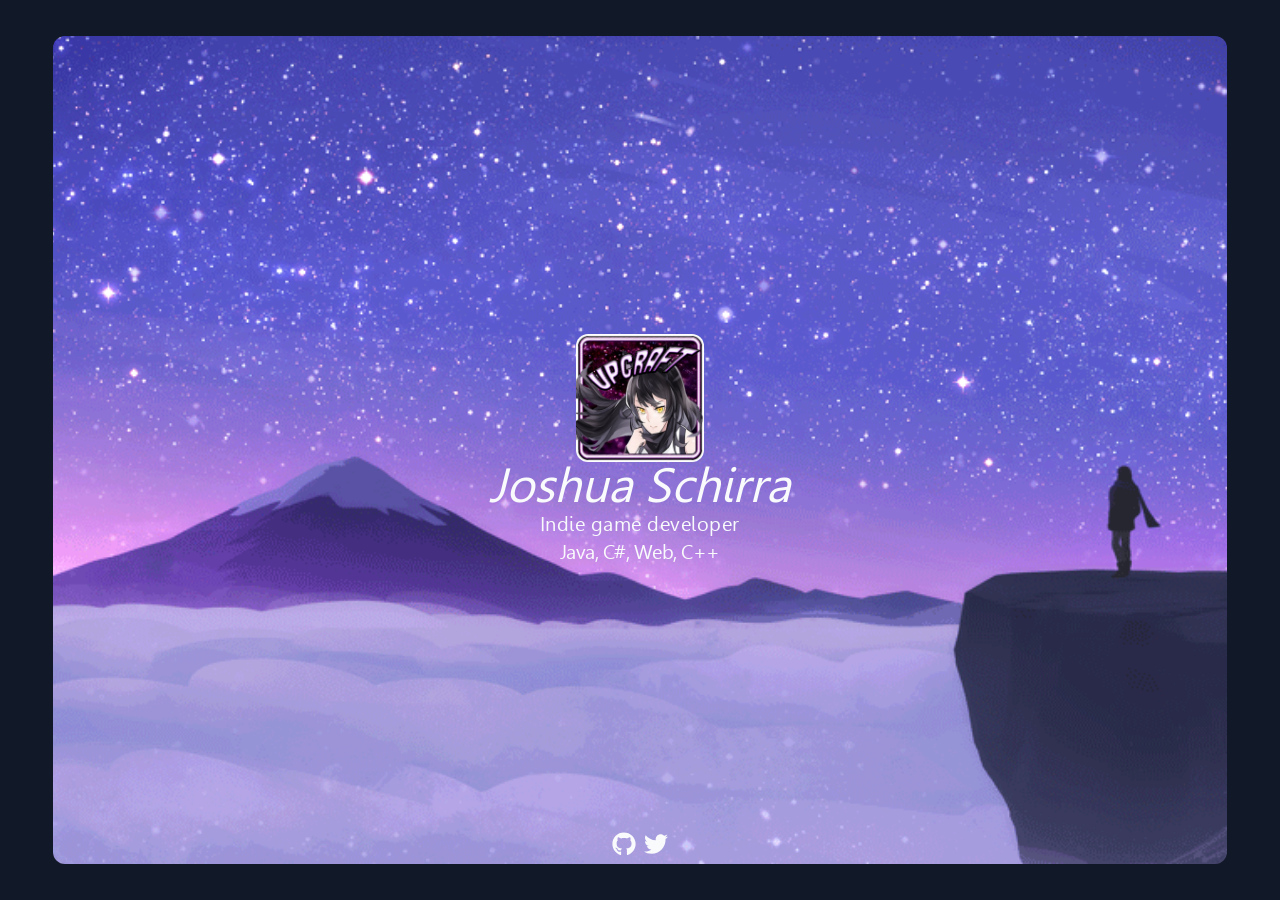
==== index.html @ 2eb85b94 "Deploying to gh-pages from @ UpcraftLP/upcraftlp.github.io@f00589ee89a301dd0ec31ebcca5d8c9f648dff27 " ====
<!DOCTYPE html><html lang="en"><head><meta property="og:type" content="website"/><meta property="og:title" content="upcraft.dev"/><meta property="og:site_name" content="Upcraft"/><meta property="og:url" content="https://upcraft.dev"/><meta name="description" content="Indie game developer, Java, C#, Web, C++"/><meta property="og:description" content="Indie game developer"/><meta property="og:image" content="/profile_picture.webp"/><meta property="og:keywords" content="UpcraftLP, Upcraft, GitHub, Java, OOP, LWJGL, C#, Csharp, .NET, Unity, Godot, Unreal, Microsoft, Windows, Linux, DevOps, Docker, Kubernetes, VR, VirtualReality, Render, Rendering, OpenGL, GL, Vulkan, Vk, DirectX, D3D, Direct3d, Minecraft, Modding, Fabric, Quilt, Overwatch, OW"/><link rel="icon" href="/favicon.ico" type="image/x-icon"/><link rel="preload" href="/fonts/gisha.woff2" as="font" type="font/woff2" crossorigin="anonymous"/><meta name="viewport" content="width=device-width"/><meta charSet="utf-8"/><title>Upcraft | Home</title><meta name="next-head-count" content="3"/><link rel="preload" href="/_next/static/css/fcb89f7da2fccb07.css" as="style"/><link rel="stylesheet" href="/_next/static/css/fcb89f7da2fccb07.css" data-n-g=""/><link rel="preload" href="/_next/static/css/bf0acfba34299268.css" as="style"/><link rel="stylesheet" href="/_next/static/css/bf0acfba34299268.css" data-n-p=""/><noscript data-n-css=""></noscript><script defer="" nomodule="" src="/_next/static/chunks/polyfills-a40ef1678bae11e696dba45124eadd70.js"></script><script src="/_next/static/chunks/webpack-15b123726ccd94f6.js" defer=""></script><script src="/_next/static/chunks/framework-3b0ef493cfd99540.js" defer=""></script><script src="/_next/static/chunks/main-5d4b93b1f52c95df.js" defer=""></script><script src="/_next/static/chunks/pages/_app-17da55a2f892fcb0.js" defer=""></script><script src="/_next/static/chunks/544-d1bdea9f77c3564e.js" defer=""></script><script src="/_next/static/chunks/pages/index-f009c83e11249752.js" defer=""></script><script src="/_next/static/i4EVj_1b5Cw6oKFXWJ1Aa/_buildManifest.js" defer=""></script><script src="/_next/static/i4EVj_1b5Cw6oKFXWJ1Aa/_ssgManifest.js" defer=""></script><script src="/_next/static/i4EVj_1b5Cw6oKFXWJ1Aa/_middlewareManifest.js" defer=""></script></head><body class="bg-gray-900 font-bold font-sans"><div id="__next"><main><div class="w-full h-screen flex items-center justify-center"><div class="m-auto relative bg-hero-bg bg-cover bg-center w-11/12 h-hero rounded-xl flex flex-col items-center justify-center text-gray-50"><div class="text-center font-gisha"><img src="/profile_picture.webp" width="128" height="128" class="m-auto rounded-xl" alt="Profile Picture"/><div class="m-auto text-center font-medium text-xl"><h1 class="text-5xl italic">Joshua Schirra</h1><h2 class=" tracking-wide">Indie game developer</h2><h2 class="tracking-tight">Java, C#, Web, C++</h2></div></div><div class="flex flex-row justify-end items-end text-base bottom-2 absolute"><a class="mx-1 relative github_group__39wxO" target="_blank" rel="noreferrer" title="GitHub" href="https://github.com/upcraftlp"><div class="w-6 h-6 rounded-full github_hovered__mNdk7"><svg viewBox="0 0 496 512" xmlns="http://www.w3.org/2000/svg" fill-rule="evenodd" clip-rule="evenodd" stroke-linejoin="round" stroke-miterlimit="2" alt="GitHub"><circle cx="248" cy="256" r="248" fill="#fff"></circle><path d="M165.9 397.4c0 2-2.3 3.6-5.2 3.6-3.3.3-5.6-1.3-5.6-3.6 0-2 2.3-3.6 5.2-3.6 3-.3 5.6 1.3 5.6 3.6zm-31.1-4.5c-.7 2 1.3 4.3 4.3 4.9 2.6 1 5.6 0 6.2-2 .6-2-1.3-4.3-4.3-5.2-2.6-.7-5.5.3-6.2 2.3zm44.2-1.7c-2.9.7-4.9 2.6-4.6 4.9.3 2 2.9 3.3 5.9 2.6 2.9-.7 4.9-2.6 4.6-4.6-.3-1.9-3-3.2-5.9-2.9zM244.8 8C106.1 8 0 113.3 0 252c0 110.9 69.8 205.8 169.5 239.2 12.8 2.3 17.3-5.6 17.3-12.1 0-6.2-.3-40.4-.3-61.4 0 0-70 15-84.7-29.8 0 0-11.4-29.1-27.8-36.6 0 0-22.9-15.7 1.6-15.4 0 0 24.9 2 38.6 25.8 21.9 38.6 58.6 27.5 72.9 20.9 2.3-16 8.8-27.1 16-33.7-55.9-6.2-112.3-14.3-112.3-110.5 0-27.5 7.6-41.3 23.6-58.9-2.6-6.5-11.1-33.3 2.6-67.9 20.9-6.5 69 27 69 27 20-5.6 41.5-8.5 62.8-8.5 21.3 0 42.8 2.9 62.8 8.5 0 0 48.1-33.6 69-27 13.7 34.7 5.2 61.4 2.6 67.9 16 17.7 25.8 31.5 25.8 58.9 0 96.5-58.9 104.2-114.8 110.5 9.2 7.9 17 22.9 17 46.4 0 33.7-.3 75.4-.3 83.6 0 6.5 4.6 14.4 17.3 12.1C428.2 457.8 496 362.9 496 252 496 113.3 383.5 8 244.8 8zM97.2 352.9c-1.3 1-1 3.3.7 5.2 1.6 1.6 3.9 2.3 5.2 1 1.3-1 1-3.3-.7-5.2-1.6-1.6-3.9-2.3-5.2-1zm-10.8-8.1c-.7 1.3.3 2.9 2.3 3.9 1.6 1 3.6.7 4.3-.7.7-1.3-.3-2.9-2.3-3.9-2-.6-3.6-.3-4.3.7zm32.4 35.6c-1.6 1.3-1 4.3 1.3 6.2 2.3 2.3 5.2 2.6 6.5 1 1.3-1.3.7-4.3-1.3-6.2-2.2-2.3-5.2-2.6-6.5-1zm-11.4-14.7c-1.6 1-1.6 3.6 0 5.9 1.6 2.3 4.3 3.3 5.6 2.3 1.6-1.3 1.6-3.9 0-6.2-1.4-2.3-4-3.3-5.6-2z" fill-rule="nonzero" fill="#374151"></path></svg></div><div class="w-6 h-6 github_default__33i4B"><svg aria-hidden="true" focusable="false" data-prefix="fab" data-icon="github" class="svg-inline--fa fa-github fa-w-16 w-6 h-6 rounded-full text-2xl" role="img" xmlns="http://www.w3.org/2000/svg" viewBox="0 0 496 512"><path fill="currentColor" d="M165.9 397.4c0 2-2.3 3.6-5.2 3.6-3.3.3-5.6-1.3-5.6-3.6 0-2 2.3-3.6 5.2-3.6 3-.3 5.6 1.3 5.6 3.6zm-31.1-4.5c-.7 2 1.3 4.3 4.3 4.9 2.6 1 5.6 0 6.2-2s-1.3-4.3-4.3-5.2c-2.6-.7-5.5.3-6.2 2.3zm44.2-1.7c-2.9.7-4.9 2.6-4.6 4.9.3 2 2.9 3.3 5.9 2.6 2.9-.7 4.9-2.6 4.6-4.6-.3-1.9-3-3.2-5.9-2.9zM244.8 8C106.1 8 0 113.3 0 252c0 110.9 69.8 205.8 169.5 239.2 12.8 2.3 17.3-5.6 17.3-12.1 0-6.2-.3-40.4-.3-61.4 0 0-70 15-84.7-29.8 0 0-11.4-29.1-27.8-36.6 0 0-22.9-15.7 1.6-15.4 0 0 24.9 2 38.6 25.8 21.9 38.6 58.6 27.5 72.9 20.9 2.3-16 8.8-27.1 16-33.7-55.9-6.2-112.3-14.3-112.3-110.5 0-27.5 7.6-41.3 23.6-58.9-2.6-6.5-11.1-33.3 2.6-67.9 20.9-6.5 69 27 69 27 20-5.6 41.5-8.5 62.8-8.5s42.8 2.9 62.8 8.5c0 0 48.1-33.6 69-27 13.7 34.7 5.2 61.4 2.6 67.9 16 17.7 25.8 31.5 25.8 58.9 0 96.5-58.9 104.2-114.8 110.5 9.2 7.9 17 22.9 17 46.4 0 33.7-.3 75.4-.3 83.6 0 6.5 4.6 14.4 17.3 12.1C428.2 457.8 496 362.9 496 252 496 113.3 383.5 8 244.8 8zM97.2 352.9c-1.3 1-1 3.3.7 5.2 1.6 1.6 3.9 2.3 5.2 1 1.3-1 1-3.3-.7-5.2-1.6-1.6-3.9-2.3-5.2-1zm-10.8-8.1c-.7 1.3.3 2.9 2.3 3.9 1.6 1 3.6.7 4.3-.7.7-1.3-.3-2.9-2.3-3.9-2-.6-3.6-.3-4.3.7zm32.4 35.6c-1.6 1.3-1 4.3 1.3 6.2 2.3 2.3 5.2 2.6 6.5 1 1.3-1.3.7-4.3-1.3-6.2-2.2-2.3-5.2-2.6-6.5-1zm-11.4-14.7c-1.6 1-1.6 3.6 0 5.9 1.6 2.3 4.3 3.3 5.6 2.3 1.6-1.3 1.6-3.9 0-6.2-1.4-2.3-4-3.3-5.6-2z"></path></svg></div></a><a class="group h-min w-min relative mx-1" target="_blank" rel="noreferrer" title="Twitter" href="https://twitter.com/upcraftlp"><div class="w-6 h-6 rounded-full"><svg aria-hidden="true" focusable="false" data-prefix="fab" data-icon="twitter" class="svg-inline--fa fa-twitter fa-w-16 text-2xl group-hover:text-blue-400" role="img" xmlns="http://www.w3.org/2000/svg" viewBox="0 0 512 512"><path fill="currentColor" d="M459.37 151.716c.325 4.548.325 9.097.325 13.645 0 138.72-105.583 298.558-298.558 298.558-59.452 0-114.68-17.219-161.137-47.106 8.447.974 16.568 1.299 25.34 1.299 49.055 0 94.213-16.568 130.274-44.832-46.132-.975-84.792-31.188-98.112-72.772 6.498.974 12.995 1.624 19.818 1.624 9.421 0 18.843-1.3 27.614-3.573-48.081-9.747-84.143-51.98-84.143-102.985v-1.299c13.969 7.797 30.214 12.67 47.431 13.319-28.264-18.843-46.781-51.005-46.781-87.391 0-19.492 5.197-37.36 14.294-52.954 51.655 63.675 129.3 105.258 216.365 109.807-1.624-7.797-2.599-15.918-2.599-24.04 0-57.828 46.782-104.934 104.934-104.934 30.213 0 57.502 12.67 76.67 33.137 23.715-4.548 46.456-13.32 66.599-25.34-7.798 24.366-24.366 44.833-46.132 57.827 21.117-2.273 41.584-8.122 60.426-16.243-14.292 20.791-32.161 39.308-52.628 54.253z"></path></svg></div></a></div></div></div></main></div><script id="__NEXT_DATA__" type="application/json">{"props":{"pageProps":{}},"page":"/","query":{},"buildId":"i4EVj_1b5Cw6oKFXWJ1Aa","nextExport":true,"autoExport":true,"isFallback":false,"scriptLoader":[]}</script></body></html>
---- _next/static/css/fcb89f7da2fccb07.css ----
/*! tailwindcss v2.2.15 | MIT License | https://tailwindcss.com */

/*! modern-normalize v1.1.0 | MIT License | https://github.com/sindresorhus/modern-normalize */html{-moz-tab-size:4;tab-size:4;line-height:1.15;-webkit-text-size-adjust:100%}body{margin:0;font-family:system-ui,-apple-system,Segoe UI,Roboto,Helvetica,Arial,sans-serif,Apple Color Emoji,Segoe UI Emoji}hr{height:0;color:inherit}abbr[title]{-webkit-text-decoration:underline dotted;text-decoration:underline dotted}b,strong{font-weight:bolder}code,kbd,pre,samp{font-family:ui-monospace,SFMono-Regular,Consolas,Liberation Mono,Menlo,monospace;font-size:1em}small{font-size:80%}sub,sup{font-size:75%;line-height:0;position:relative;vertical-align:baseline}sub{bottom:-.25em}sup{top:-.5em}table{text-indent:0;border-color:inherit}button,input,optgroup,select,textarea{font-family:inherit;font-size:100%;line-height:1.15;margin:0}button,select{text-transform:none}[type=button],button{-webkit-appearance:button}legend{padding:0}progress{vertical-align:baseline}summary{display:list-item}blockquote,dd,dl,figure,h1,h2,h3,h4,h5,h6,hr,p,pre{margin:0}button{background-color:transparent;background-image:none}fieldset,ol,ul{margin:0;padding:0}ol,ul{list-style:none}html{font-family:ui-sans-serif,system-ui,-apple-system,BlinkMacSystemFont,Segoe UI,Roboto,Helvetica Neue,Arial,Noto Sans,sans-serif,Apple Color Emoji,Segoe UI Emoji,Segoe UI Symbol,Noto Color Emoji;line-height:1.5}body{font-family:inherit;line-height:inherit}*,:after,:before{box-sizing:border-box;border:0 solid}hr{border-top-width:1px}img{border-style:solid}textarea{resize:vertical}input::placeholder,textarea::placeholder{opacity:1;color:#9ca3af}button{cursor:pointer}table{border-collapse:collapse}h1,h2,h3,h4,h5,h6{font-size:inherit;font-weight:inherit}a{color:inherit;text-decoration:inherit}button,input,optgroup,select,textarea{padding:0;line-height:inherit;color:inherit}code,kbd,pre,samp{font-family:ui-monospace,SFMono-Regular,Menlo,Monaco,Consolas,Liberation Mono,Courier New,monospace}audio,canvas,embed,iframe,img,object,svg,video{display:block;vertical-align:middle}img,video{max-width:100%;height:auto}*,:after,:before{--tw-border-opacity:1;border-color:rgba(229,231,235,var(--tw-border-opacity))}.absolute{position:absolute}.relative{position:relative}.top-1\/4{top:25%}.bottom-2{bottom:.5rem}.left-1\/3{left:33.333333%}.-z-10{z-index:-10}.m-auto{margin:auto}.mx-1{margin-left:.25rem;margin-right:.25rem}.flex{display:flex}.table{display:table}.h-2{height:.5rem}.h-6{height:1.5rem}.h-screen{height:100vh}.h-hero{height:92vh}.w-2{width:.5rem}.w-6{width:1.5rem}.w-2\.5{width:.625rem}.w-11\/12{width:91.666667%}.w-full{width:100%}.w-min{width:min-content}@keyframes spin{to{transform:rotate(1turn)}}@keyframes ping{75%,to{transform:scale(2);opacity:0}}@keyframes pulse{50%{opacity:.5}}@keyframes bounce{0%,to{transform:translateY(-25%);animation-timing-function:cubic-bezier(.8,0,1,1)}50%{transform:none;animation-timing-function:cubic-bezier(0,0,.2,1)}}.flex-row{flex-direction:row}.flex-col{flex-direction:column}.items-end{align-items:flex-end}.items-center{align-items:center}.justify-end{justify-content:flex-end}.justify-center{justify-content:center}.rounded-xl{border-radius:.75rem}.rounded-full{border-radius:9999px}.bg-gray-900{--tw-bg-opacity:1;background-color:rgba(17,24,39,var(--tw-bg-opacity))}.group:hover .group-hover\:bg-white{--tw-bg-opacity:1;background-color:rgba(255,255,255,var(--tw-bg-opacity))}.bg-hero-bg{background-image:url(/hero-bg.gif)}.bg-cover{background-size:cover}.bg-center{background-position:50%}.text-center{text-align:center}.font-sans{font-family:ui-sans-serif,system-ui,-apple-system,BlinkMacSystemFont,Segoe UI,Roboto,Helvetica Neue,Arial,Noto Sans,sans-serif,Apple Color Emoji,Segoe UI Emoji,Segoe UI Symbol,Noto Color Emoji}.font-gisha{font-family:Gisha}.text-base{font-size:1rem;line-height:1.5rem}.text-xl{font-size:1.25rem;line-height:1.75rem}.text-2xl{font-size:1.5rem;line-height:2rem}.text-5xl{font-size:3rem;line-height:1}.font-medium{font-weight:500}.font-bold{font-weight:700}.italic{font-style:italic}.tracking-tight{letter-spacing:-.025em}.tracking-wide{letter-spacing:.025em}.text-gray-50{--tw-text-opacity:1;color:rgba(249,250,251,var(--tw-text-opacity))}.group:hover .group-hover\:text-red-600{--tw-text-opacity:1;color:rgba(220,38,38,var(--tw-text-opacity))}.group:hover .group-hover\:text-blue-400{--tw-text-opacity:1;color:rgba(96,165,250,var(--tw-text-opacity))}*,:after,:before{--tw-shadow:0 0 #0000;--tw-ring-inset:var(--tw-empty,/*!*/ /*!*/);--tw-ring-offset-width:0px;--tw-ring-offset-color:#fff;--tw-ring-color:rgba(59,130,246,0.5);--tw-ring-offset-shadow:0 0 #0000;--tw-ring-shadow:0 0 #0000}@font-face{font-family:Gisha;src:url(/fonts/gisha.woff2) format("woff2"),url(/fonts/gisha.woff) format("woff");font-weight:400;font-style:normal;font-display:swap}
/*# sourceMappingURL=fcb89f7da2fccb07.css.map*/
---- _next/static/css/fcb89f7da2fccb07.css ----
/*! tailwindcss v2.2.15 | MIT License | https://tailwindcss.com */

/*! modern-normalize v1.1.0 | MIT License | https://github.com/sindresorhus/modern-normalize */html{-moz-tab-size:4;tab-size:4;line-height:1.15;-webkit-text-size-adjust:100%}body{margin:0;font-family:system-ui,-apple-system,Segoe UI,Roboto,Helvetica,Arial,sans-serif,Apple Color Emoji,Segoe UI Emoji}hr{height:0;color:inherit}abbr[title]{-webkit-text-decoration:underline dotted;text-decoration:underline dotted}b,strong{font-weight:bolder}code,kbd,pre,samp{font-family:ui-monospace,SFMono-Regular,Consolas,Liberation Mono,Menlo,monospace;font-size:1em}small{font-size:80%}sub,sup{font-size:75%;line-height:0;position:relative;vertical-align:baseline}sub{bottom:-.25em}sup{top:-.5em}table{text-indent:0;border-color:inherit}button,input,optgroup,select,textarea{font-family:inherit;font-size:100%;line-height:1.15;margin:0}button,select{text-transform:none}[type=button],button{-webkit-appearance:button}legend{padding:0}progress{vertical-align:baseline}summary{display:list-item}blockquote,dd,dl,figure,h1,h2,h3,h4,h5,h6,hr,p,pre{margin:0}button{background-color:transparent;background-image:none}fieldset,ol,ul{margin:0;padding:0}ol,ul{list-style:none}html{font-family:ui-sans-serif,system-ui,-apple-system,BlinkMacSystemFont,Segoe UI,Roboto,Helvetica Neue,Arial,Noto Sans,sans-serif,Apple Color Emoji,Segoe UI Emoji,Segoe UI Symbol,Noto Color Emoji;line-height:1.5}body{font-family:inherit;line-height:inherit}*,:after,:before{box-sizing:border-box;border:0 solid}hr{border-top-width:1px}img{border-style:solid}textarea{resize:vertical}input::placeholder,textarea::placeholder{opacity:1;color:#9ca3af}button{cursor:pointer}table{border-collapse:collapse}h1,h2,h3,h4,h5,h6{font-size:inherit;font-weight:inherit}a{color:inherit;text-decoration:inherit}button,input,optgroup,select,textarea{padding:0;line-height:inherit;color:inherit}code,kbd,pre,samp{font-family:ui-monospace,SFMono-Regular,Menlo,Monaco,Consolas,Liberation Mono,Courier New,monospace}audio,canvas,embed,iframe,img,object,svg,video{display:block;vertical-align:middle}img,video{max-width:100%;height:auto}*,:after,:before{--tw-border-opacity:1;border-color:rgba(229,231,235,var(--tw-border-opacity))}.absolute{position:absolute}.relative{position:relative}.top-1\/4{top:25%}.bottom-2{bottom:.5rem}.left-1\/3{left:33.333333%}.-z-10{z-index:-10}.m-auto{margin:auto}.mx-1{margin-left:.25rem;margin-right:.25rem}.flex{display:flex}.table{display:table}.h-2{height:.5rem}.h-6{height:1.5rem}.h-screen{height:100vh}.h-hero{height:92vh}.w-2{width:.5rem}.w-6{width:1.5rem}.w-2\.5{width:.625rem}.w-11\/12{width:91.666667%}.w-full{width:100%}.w-min{width:min-content}@keyframes spin{to{transform:rotate(1turn)}}@keyframes ping{75%,to{transform:scale(2);opacity:0}}@keyframes pulse{50%{opacity:.5}}@keyframes bounce{0%,to{transform:translateY(-25%);animation-timing-function:cubic-bezier(.8,0,1,1)}50%{transform:none;animation-timing-function:cubic-bezier(0,0,.2,1)}}.flex-row{flex-direction:row}.flex-col{flex-direction:column}.items-end{align-items:flex-end}.items-center{align-items:center}.justify-end{justify-content:flex-end}.justify-center{justify-content:center}.rounded-xl{border-radius:.75rem}.rounded-full{border-radius:9999px}.bg-gray-900{--tw-bg-opacity:1;background-color:rgba(17,24,39,var(--tw-bg-opacity))}.group:hover .group-hover\:bg-white{--tw-bg-opacity:1;background-color:rgba(255,255,255,var(--tw-bg-opacity))}.bg-hero-bg{background-image:url(/hero-bg.gif)}.bg-cover{background-size:cover}.bg-center{background-position:50%}.text-center{text-align:center}.font-sans{font-family:ui-sans-serif,system-ui,-apple-system,BlinkMacSystemFont,Segoe UI,Roboto,Helvetica Neue,Arial,Noto Sans,sans-serif,Apple Color Emoji,Segoe UI Emoji,Segoe UI Symbol,Noto Color Emoji}.font-gisha{font-family:Gisha}.text-base{font-size:1rem;line-height:1.5rem}.text-xl{font-size:1.25rem;line-height:1.75rem}.text-2xl{font-size:1.5rem;line-height:2rem}.text-5xl{font-size:3rem;line-height:1}.font-medium{font-weight:500}.font-bold{font-weight:700}.italic{font-style:italic}.tracking-tight{letter-spacing:-.025em}.tracking-wide{letter-spacing:.025em}.text-gray-50{--tw-text-opacity:1;color:rgba(249,250,251,var(--tw-text-opacity))}.group:hover .group-hover\:text-red-600{--tw-text-opacity:1;color:rgba(220,38,38,var(--tw-text-opacity))}.group:hover .group-hover\:text-blue-400{--tw-text-opacity:1;color:rgba(96,165,250,var(--tw-text-opacity))}*,:after,:before{--tw-shadow:0 0 #0000;--tw-ring-inset:var(--tw-empty,/*!*/ /*!*/);--tw-ring-offset-width:0px;--tw-ring-offset-color:#fff;--tw-ring-color:rgba(59,130,246,0.5);--tw-ring-offset-shadow:0 0 #0000;--tw-ring-shadow:0 0 #0000}@font-face{font-family:Gisha;src:url(/fonts/gisha.woff2) format("woff2"),url(/fonts/gisha.woff) format("woff");font-weight:400;font-style:normal;font-display:swap}
/*# sourceMappingURL=fcb89f7da2fccb07.css.map*/
---- _next/static/css/bf0acfba34299268.css ----
.github_group__39wxO:hover .github_default__33i4B,.github_hovered__mNdk7{display:none}.github_group__39wxO:hover .github_hovered__mNdk7{display:block}
/*# sourceMappingURL=bf0acfba34299268.css.map*/
---- _next/static/css/bf0acfba34299268.css ----
.github_group__39wxO:hover .github_default__33i4B,.github_hovered__mNdk7{display:none}.github_group__39wxO:hover .github_hovered__mNdk7{display:block}
/*# sourceMappingURL=bf0acfba34299268.css.map*/
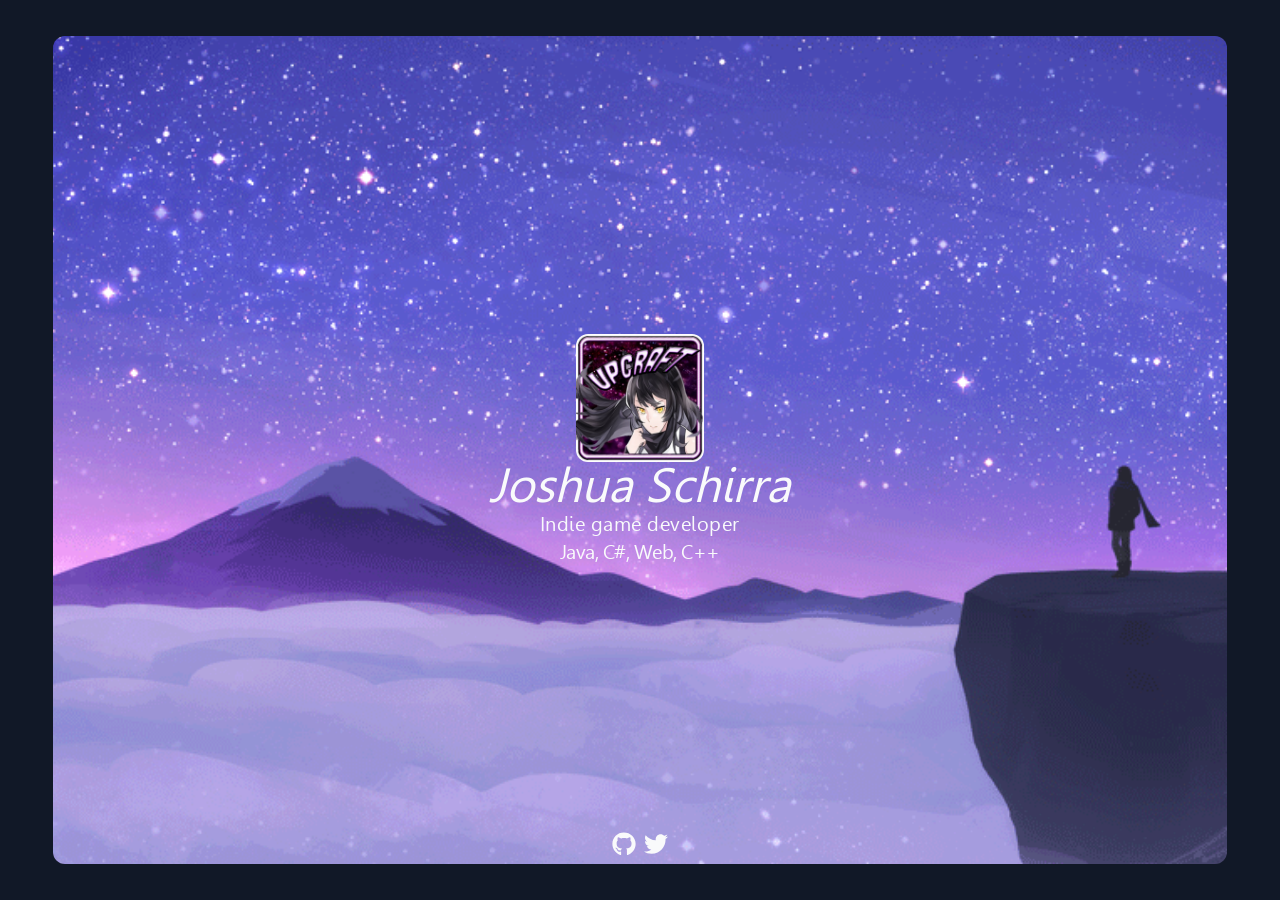
==== commit 05d58051: "Deploying to gh-pages from @ UpcraftLP/upcraftlp.github.io@5ad73d4dea20af85fb1dde1dbd9b2b9980582dd9 " ====
--- a/index.html
+++ b/index.html
@@ -1 +1 @@
-<!DOCTYPE html><html lang="en"><head><meta property="og:type" content="website"/><meta property="og:title" content="upcraft.dev"/><meta property="og:site_name" content="Upcraft"/><meta property="og:url" content="https://upcraft.dev"/><meta name="description" content="Indie game developer, Java, C#, Web, C++"/><meta property="og:description" content="Indie game developer"/><meta property="og:image" content="/profile_picture.webp"/><meta property="og:keywords" content="UpcraftLP, Upcraft, GitHub, Java, OOP, LWJGL, C#, Csharp, .NET, Unity, Godot, Unreal, Microsoft, Windows, Linux, DevOps, Docker, Kubernetes, VR, VirtualReality, Render, Rendering, OpenGL, GL, Vulkan, Vk, DirectX, D3D, Direct3d, Minecraft, Modding, Fabric, Quilt, Overwatch, OW"/><link rel="icon" href="/favicon.ico" type="image/x-icon"/><link rel="preload" href="/fonts/gisha.woff2" as="font" type="font/woff2" crossorigin="anonymous"/><meta name="viewport" content="width=device-width"/><meta charSet="utf-8"/><title>Upcraft | Home</title><meta name="next-head-count" content="3"/><link rel="preload" href="/_next/static/css/fcb89f7da2fccb07.css" as="style"/><link rel="stylesheet" href="/_next/static/css/fcb89f7da2fccb07.css" data-n-g=""/><link rel="preload" href="/_next/static/css/bf0acfba34299268.css" as="style"/><link rel="stylesheet" href="/_next/static/css/bf0acfba34299268.css" data-n-p=""/><noscript data-n-css=""></noscript><script defer="" nomodule="" src="/_next/static/chunks/polyfills-a40ef1678bae11e696dba45124eadd70.js"></script><script src="/_next/static/chunks/webpack-15b123726ccd94f6.js" defer=""></script><script src="/_next/static/chunks/framework-3b0ef493cfd99540.js" defer=""></script><script src="/_next/static/chunks/main-5d4b93b1f52c95df.js" defer=""></script><script src="/_next/static/chunks/pages/_app-17da55a2f892fcb0.js" defer=""></script><script src="/_next/static/chunks/544-d1bdea9f77c3564e.js" defer=""></script><script src="/_next/static/chunks/pages/index-f009c83e11249752.js" defer=""></script><script src="/_next/static/i4EVj_1b5Cw6oKFXWJ1Aa/_buildManifest.js" defer=""></script><script src="/_next/static/i4EVj_1b5Cw6oKFXWJ1Aa/_ssgManifest.js" defer=""></script><script src="/_next/static/i4EVj_1b5Cw6oKFXWJ1Aa/_middlewareManifest.js" defer=""></script></head><body class="bg-gray-900 font-bold font-sans"><div id="__next"><main><div class="w-full h-screen flex items-center justify-center"><div class="m-auto relative bg-hero-bg bg-cover bg-center w-11/12 h-hero rounded-xl flex flex-col items-center justify-center text-gray-50"><div class="text-center font-gisha"><img src="/profile_picture.webp" width="128" height="128" class="m-auto rounded-xl" alt="Profile Picture"/><div class="m-auto text-center font-medium text-xl"><h1 class="text-5xl italic">Joshua Schirra</h1><h2 class=" tracking-wide">Indie game developer</h2><h2 class="tracking-tight">Java, C#, Web, C++</h2></div></div><div class="flex flex-row justify-end items-end text-base bottom-2 absolute"><a class="mx-1 relative github_group__39wxO" target="_blank" rel="noreferrer" title="GitHub" href="https://github.com/upcraftlp"><div class="w-6 h-6 rounded-full github_hovered__mNdk7"><svg viewBox="0 0 496 512" xmlns="http://www.w3.org/2000/svg" fill-rule="evenodd" clip-rule="evenodd" stroke-linejoin="round" stroke-miterlimit="2" alt="GitHub"><circle cx="248" cy="256" r="248" fill="#fff"></circle><path d="M165.9 397.4c0 2-2.3 3.6-5.2 3.6-3.3.3-5.6-1.3-5.6-3.6 0-2 2.3-3.6 5.2-3.6 3-.3 5.6 1.3 5.6 3.6zm-31.1-4.5c-.7 2 1.3 4.3 4.3 4.9 2.6 1 5.6 0 6.2-2 .6-2-1.3-4.3-4.3-5.2-2.6-.7-5.5.3-6.2 2.3zm44.2-1.7c-2.9.7-4.9 2.6-4.6 4.9.3 2 2.9 3.3 5.9 2.6 2.9-.7 4.9-2.6 4.6-4.6-.3-1.9-3-3.2-5.9-2.9zM244.8 8C106.1 8 0 113.3 0 252c0 110.9 69.8 205.8 169.5 239.2 12.8 2.3 17.3-5.6 17.3-12.1 0-6.2-.3-40.4-.3-61.4 0 0-70 15-84.7-29.8 0 0-11.4-29.1-27.8-36.6 0 0-22.9-15.7 1.6-15.4 0 0 24.9 2 38.6 25.8 21.9 38.6 58.6 27.5 72.9 20.9 2.3-16 8.8-27.1 16-33.7-55.9-6.2-112.3-14.3-112.3-110.5 0-27.5 7.6-41.3 23.6-58.9-2.6-6.5-11.1-33.3 2.6-67.9 20.9-6.5 69 27 69 27 20-5.6 41.5-8.5 62.8-8.5 21.3 0 42.8 2.9 62.8 8.5 0 0 48.1-33.6 69-27 13.7 34.7 5.2 61.4 2.6 67.9 16 17.7 25.8 31.5 25.8 58.9 0 96.5-58.9 104.2-114.8 110.5 9.2 7.9 17 22.9 17 46.4 0 33.7-.3 75.4-.3 83.6 0 6.5 4.6 14.4 17.3 12.1C428.2 457.8 496 362.9 496 252 496 113.3 383.5 8 244.8 8zM97.2 352.9c-1.3 1-1 3.3.7 5.2 1.6 1.6 3.9 2.3 5.2 1 1.3-1 1-3.3-.7-5.2-1.6-1.6-3.9-2.3-5.2-1zm-10.8-8.1c-.7 1.3.3 2.9 2.3 3.9 1.6 1 3.6.7 4.3-.7.7-1.3-.3-2.9-2.3-3.9-2-.6-3.6-.3-4.3.7zm32.4 35.6c-1.6 1.3-1 4.3 1.3 6.2 2.3 2.3 5.2 2.6 6.5 1 1.3-1.3.7-4.3-1.3-6.2-2.2-2.3-5.2-2.6-6.5-1zm-11.4-14.7c-1.6 1-1.6 3.6 0 5.9 1.6 2.3 4.3 3.3 5.6 2.3 1.6-1.3 1.6-3.9 0-6.2-1.4-2.3-4-3.3-5.6-2z" fill-rule="nonzero" fill="#374151"></path></svg></div><div class="w-6 h-6 github_default__33i4B"><svg aria-hidden="true" focusable="false" data-prefix="fab" data-icon="github" class="svg-inline--fa fa-github fa-w-16 w-6 h-6 rounded-full text-2xl" role="img" xmlns="http://www.w3.org/2000/svg" viewBox="0 0 496 512"><path fill="currentColor" d="M165.9 397.4c0 2-2.3 3.6-5.2 3.6-3.3.3-5.6-1.3-5.6-3.6 0-2 2.3-3.6 5.2-3.6 3-.3 5.6 1.3 5.6 3.6zm-31.1-4.5c-.7 2 1.3 4.3 4.3 4.9 2.6 1 5.6 0 6.2-2s-1.3-4.3-4.3-5.2c-2.6-.7-5.5.3-6.2 2.3zm44.2-1.7c-2.9.7-4.9 2.6-4.6 4.9.3 2 2.9 3.3 5.9 2.6 2.9-.7 4.9-2.6 4.6-4.6-.3-1.9-3-3.2-5.9-2.9zM244.8 8C106.1 8 0 113.3 0 252c0 110.9 69.8 205.8 169.5 239.2 12.8 2.3 17.3-5.6 17.3-12.1 0-6.2-.3-40.4-.3-61.4 0 0-70 15-84.7-29.8 0 0-11.4-29.1-27.8-36.6 0 0-22.9-15.7 1.6-15.4 0 0 24.9 2 38.6 25.8 21.9 38.6 58.6 27.5 72.9 20.9 2.3-16 8.8-27.1 16-33.7-55.9-6.2-112.3-14.3-112.3-110.5 0-27.5 7.6-41.3 23.6-58.9-2.6-6.5-11.1-33.3 2.6-67.9 20.9-6.5 69 27 69 27 20-5.6 41.5-8.5 62.8-8.5s42.8 2.9 62.8 8.5c0 0 48.1-33.6 69-27 13.7 34.7 5.2 61.4 2.6 67.9 16 17.7 25.8 31.5 25.8 58.9 0 96.5-58.9 104.2-114.8 110.5 9.2 7.9 17 22.9 17 46.4 0 33.7-.3 75.4-.3 83.6 0 6.5 4.6 14.4 17.3 12.1C428.2 457.8 496 362.9 496 252 496 113.3 383.5 8 244.8 8zM97.2 352.9c-1.3 1-1 3.3.7 5.2 1.6 1.6 3.9 2.3 5.2 1 1.3-1 1-3.3-.7-5.2-1.6-1.6-3.9-2.3-5.2-1zm-10.8-8.1c-.7 1.3.3 2.9 2.3 3.9 1.6 1 3.6.7 4.3-.7.7-1.3-.3-2.9-2.3-3.9-2-.6-3.6-.3-4.3.7zm32.4 35.6c-1.6 1.3-1 4.3 1.3 6.2 2.3 2.3 5.2 2.6 6.5 1 1.3-1.3.7-4.3-1.3-6.2-2.2-2.3-5.2-2.6-6.5-1zm-11.4-14.7c-1.6 1-1.6 3.6 0 5.9 1.6 2.3 4.3 3.3 5.6 2.3 1.6-1.3 1.6-3.9 0-6.2-1.4-2.3-4-3.3-5.6-2z"></path></svg></div></a><a class="group h-min w-min relative mx-1" target="_blank" rel="noreferrer" title="Twitter" href="https://twitter.com/upcraftlp"><div class="w-6 h-6 rounded-full"><svg aria-hidden="true" focusable="false" data-prefix="fab" data-icon="twitter" class="svg-inline--fa fa-twitter fa-w-16 text-2xl group-hover:text-blue-400" role="img" xmlns="http://www.w3.org/2000/svg" viewBox="0 0 512 512"><path fill="currentColor" d="M459.37 151.716c.325 4.548.325 9.097.325 13.645 0 138.72-105.583 298.558-298.558 298.558-59.452 0-114.68-17.219-161.137-47.106 8.447.974 16.568 1.299 25.34 1.299 49.055 0 94.213-16.568 130.274-44.832-46.132-.975-84.792-31.188-98.112-72.772 6.498.974 12.995 1.624 19.818 1.624 9.421 0 18.843-1.3 27.614-3.573-48.081-9.747-84.143-51.98-84.143-102.985v-1.299c13.969 7.797 30.214 12.67 47.431 13.319-28.264-18.843-46.781-51.005-46.781-87.391 0-19.492 5.197-37.36 14.294-52.954 51.655 63.675 129.3 105.258 216.365 109.807-1.624-7.797-2.599-15.918-2.599-24.04 0-57.828 46.782-104.934 104.934-104.934 30.213 0 57.502 12.67 76.67 33.137 23.715-4.548 46.456-13.32 66.599-25.34-7.798 24.366-24.366 44.833-46.132 57.827 21.117-2.273 41.584-8.122 60.426-16.243-14.292 20.791-32.161 39.308-52.628 54.253z"></path></svg></div></a></div></div></div></main></div><script id="__NEXT_DATA__" type="application/json">{"props":{"pageProps":{}},"page":"/","query":{},"buildId":"i4EVj_1b5Cw6oKFXWJ1Aa","nextExport":true,"autoExport":true,"isFallback":false,"scriptLoader":[]}</script></body></html>+<!DOCTYPE html><html lang="en"><head><meta property="og:type" content="website"/><meta property="og:title" content="upcraft.dev"/><meta property="og:site_name" content="Upcraft"/><meta property="og:url" content="https://upcraft.dev"/><meta name="description" content="Indie game developer, Java, C#, Web, C++"/><meta property="og:description" content="Indie game developer"/><meta property="og:image" content="/profile_picture.webp"/><meta property="og:keywords" content="UpcraftLP, Upcraft, GitHub, Java, OOP, LWJGL, C#, Csharp, .NET, Unity, Godot, Unreal, Microsoft, Windows, Linux, DevOps, Docker, Kubernetes, VR, VirtualReality, Render, Rendering, OpenGL, GL, Vulkan, Vk, DirectX, D3D, Direct3d, Minecraft, Modding, Fabric, Quilt, Overwatch, OW"/><link rel="icon" href="/favicon.ico" type="image/x-icon"/><link rel="preload" href="/fonts/gisha.woff2" as="font" type="font/woff2" crossorigin="anonymous"/><meta name="viewport" content="width=device-width"/><meta charSet="utf-8"/><title>Upcraft | Home</title><meta name="next-head-count" content="3"/><link rel="preload" href="/_next/static/css/8dd9e1e9a32816ed.css" as="style"/><link rel="stylesheet" href="/_next/static/css/8dd9e1e9a32816ed.css" data-n-g=""/><link rel="preload" href="/_next/static/css/a23ba1c3973330dd.css" as="style"/><link rel="stylesheet" href="/_next/static/css/a23ba1c3973330dd.css" data-n-p=""/><noscript data-n-css=""></noscript><script defer="" nomodule="" src="/_next/static/chunks/polyfills-5cd94c89d3acac5f.js"></script><script src="/_next/static/chunks/webpack-15b123726ccd94f6.js" defer=""></script><script src="/_next/static/chunks/framework-a75b8138b571f2ec.js" defer=""></script><script src="/_next/static/chunks/main-8e6354f96f82d897.js" defer=""></script><script src="/_next/static/chunks/pages/_app-fe6c33186593d242.js" defer=""></script><script src="/_next/static/chunks/544-af81ad8c72c9cf28.js" defer=""></script><script src="/_next/static/chunks/pages/index-9be11c2dbb1b9a47.js" defer=""></script><script src="/_next/static/hGKzUeHVatviy4BOOXrUQ/_buildManifest.js" defer=""></script><script src="/_next/static/hGKzUeHVatviy4BOOXrUQ/_ssgManifest.js" defer=""></script><script src="/_next/static/hGKzUeHVatviy4BOOXrUQ/_middlewareManifest.js" defer=""></script></head><body class="bg-gray-900 font-bold font-sans"><div id="__next" data-reactroot=""><main><div class="w-full h-screen flex items-center justify-center"><div class="m-auto relative bg-hero-bg bg-cover bg-center w-11/12 h-hero rounded-xl flex flex-col items-center justify-center text-gray-50"><div class="text-center font-gisha"><img src="/profile_picture.webp" width="128" height="128" class="m-auto rounded-xl" alt="Profile Picture"/><div class="m-auto text-center font-medium text-xl"><h1 class="text-5xl italic">Joshua Schirra</h1><h2 class=" tracking-wide">Indie game developer</h2><h2 class="tracking-tight">Java, C#, Web, C++</h2></div></div><div class="flex flex-row justify-end items-end text-base bottom-2 absolute"><a class="mx-1 relative github_group__8YWmb" target="_blank" rel="noreferrer" title="GitHub" href="https://github.com/upcraftlp"><div class="w-6 h-6 rounded-full github_hovered__nmsPq"><svg viewBox="0 0 496 512" xmlns="http://www.w3.org/2000/svg" fill-rule="evenodd" clip-rule="evenodd" stroke-linejoin="round" stroke-miterlimit="2" alt="GitHub"><circle cx="248" cy="256" r="248" fill="#fff"></circle><path d="M165.9 397.4c0 2-2.3 3.6-5.2 3.6-3.3.3-5.6-1.3-5.6-3.6 0-2 2.3-3.6 5.2-3.6 3-.3 5.6 1.3 5.6 3.6zm-31.1-4.5c-.7 2 1.3 4.3 4.3 4.9 2.6 1 5.6 0 6.2-2 .6-2-1.3-4.3-4.3-5.2-2.6-.7-5.5.3-6.2 2.3zm44.2-1.7c-2.9.7-4.9 2.6-4.6 4.9.3 2 2.9 3.3 5.9 2.6 2.9-.7 4.9-2.6 4.6-4.6-.3-1.9-3-3.2-5.9-2.9zM244.8 8C106.1 8 0 113.3 0 252c0 110.9 69.8 205.8 169.5 239.2 12.8 2.3 17.3-5.6 17.3-12.1 0-6.2-.3-40.4-.3-61.4 0 0-70 15-84.7-29.8 0 0-11.4-29.1-27.8-36.6 0 0-22.9-15.7 1.6-15.4 0 0 24.9 2 38.6 25.8 21.9 38.6 58.6 27.5 72.9 20.9 2.3-16 8.8-27.1 16-33.7-55.9-6.2-112.3-14.3-112.3-110.5 0-27.5 7.6-41.3 23.6-58.9-2.6-6.5-11.1-33.3 2.6-67.9 20.9-6.5 69 27 69 27 20-5.6 41.5-8.5 62.8-8.5 21.3 0 42.8 2.9 62.8 8.5 0 0 48.1-33.6 69-27 13.7 34.7 5.2 61.4 2.6 67.9 16 17.7 25.8 31.5 25.8 58.9 0 96.5-58.9 104.2-114.8 110.5 9.2 7.9 17 22.9 17 46.4 0 33.7-.3 75.4-.3 83.6 0 6.5 4.6 14.4 17.3 12.1C428.2 457.8 496 362.9 496 252 496 113.3 383.5 8 244.8 8zM97.2 352.9c-1.3 1-1 3.3.7 5.2 1.6 1.6 3.9 2.3 5.2 1 1.3-1 1-3.3-.7-5.2-1.6-1.6-3.9-2.3-5.2-1zm-10.8-8.1c-.7 1.3.3 2.9 2.3 3.9 1.6 1 3.6.7 4.3-.7.7-1.3-.3-2.9-2.3-3.9-2-.6-3.6-.3-4.3.7zm32.4 35.6c-1.6 1.3-1 4.3 1.3 6.2 2.3 2.3 5.2 2.6 6.5 1 1.3-1.3.7-4.3-1.3-6.2-2.2-2.3-5.2-2.6-6.5-1zm-11.4-14.7c-1.6 1-1.6 3.6 0 5.9 1.6 2.3 4.3 3.3 5.6 2.3 1.6-1.3 1.6-3.9 0-6.2-1.4-2.3-4-3.3-5.6-2z" fill-rule="nonzero" fill="#374151"></path></svg></div><div class="w-6 h-6 github_default__tQYAl"><svg aria-hidden="true" focusable="false" data-prefix="fab" data-icon="github" class="svg-inline--fa fa-github fa-w-16 w-6 h-6 rounded-full text-2xl" role="img" xmlns="http://www.w3.org/2000/svg" viewBox="0 0 496 512"><path fill="currentColor" d="M165.9 397.4c0 2-2.3 3.6-5.2 3.6-3.3.3-5.6-1.3-5.6-3.6 0-2 2.3-3.6 5.2-3.6 3-.3 5.6 1.3 5.6 3.6zm-31.1-4.5c-.7 2 1.3 4.3 4.3 4.9 2.6 1 5.6 0 6.2-2s-1.3-4.3-4.3-5.2c-2.6-.7-5.5.3-6.2 2.3zm44.2-1.7c-2.9.7-4.9 2.6-4.6 4.9.3 2 2.9 3.3 5.9 2.6 2.9-.7 4.9-2.6 4.6-4.6-.3-1.9-3-3.2-5.9-2.9zM244.8 8C106.1 8 0 113.3 0 252c0 110.9 69.8 205.8 169.5 239.2 12.8 2.3 17.3-5.6 17.3-12.1 0-6.2-.3-40.4-.3-61.4 0 0-70 15-84.7-29.8 0 0-11.4-29.1-27.8-36.6 0 0-22.9-15.7 1.6-15.4 0 0 24.9 2 38.6 25.8 21.9 38.6 58.6 27.5 72.9 20.9 2.3-16 8.8-27.1 16-33.7-55.9-6.2-112.3-14.3-112.3-110.5 0-27.5 7.6-41.3 23.6-58.9-2.6-6.5-11.1-33.3 2.6-67.9 20.9-6.5 69 27 69 27 20-5.6 41.5-8.5 62.8-8.5s42.8 2.9 62.8 8.5c0 0 48.1-33.6 69-27 13.7 34.7 5.2 61.4 2.6 67.9 16 17.7 25.8 31.5 25.8 58.9 0 96.5-58.9 104.2-114.8 110.5 9.2 7.9 17 22.9 17 46.4 0 33.7-.3 75.4-.3 83.6 0 6.5 4.6 14.4 17.3 12.1C428.2 457.8 496 362.9 496 252 496 113.3 383.5 8 244.8 8zM97.2 352.9c-1.3 1-1 3.3.7 5.2 1.6 1.6 3.9 2.3 5.2 1 1.3-1 1-3.3-.7-5.2-1.6-1.6-3.9-2.3-5.2-1zm-10.8-8.1c-.7 1.3.3 2.9 2.3 3.9 1.6 1 3.6.7 4.3-.7.7-1.3-.3-2.9-2.3-3.9-2-.6-3.6-.3-4.3.7zm32.4 35.6c-1.6 1.3-1 4.3 1.3 6.2 2.3 2.3 5.2 2.6 6.5 1 1.3-1.3.7-4.3-1.3-6.2-2.2-2.3-5.2-2.6-6.5-1zm-11.4-14.7c-1.6 1-1.6 3.6 0 5.9 1.6 2.3 4.3 3.3 5.6 2.3 1.6-1.3 1.6-3.9 0-6.2-1.4-2.3-4-3.3-5.6-2z"></path></svg></div></a><a class="group h-min w-min relative mx-1" target="_blank" rel="noreferrer" title="Twitter" href="https://twitter.com/upcraftlp"><div class="w-6 h-6 rounded-full"><svg aria-hidden="true" focusable="false" data-prefix="fab" data-icon="twitter" class="svg-inline--fa fa-twitter fa-w-16 text-2xl group-hover:text-blue-400" role="img" xmlns="http://www.w3.org/2000/svg" viewBox="0 0 512 512"><path fill="currentColor" d="M459.37 151.716c.325 4.548.325 9.097.325 13.645 0 138.72-105.583 298.558-298.558 298.558-59.452 0-114.68-17.219-161.137-47.106 8.447.974 16.568 1.299 25.34 1.299 49.055 0 94.213-16.568 130.274-44.832-46.132-.975-84.792-31.188-98.112-72.772 6.498.974 12.995 1.624 19.818 1.624 9.421 0 18.843-1.3 27.614-3.573-48.081-9.747-84.143-51.98-84.143-102.985v-1.299c13.969 7.797 30.214 12.67 47.431 13.319-28.264-18.843-46.781-51.005-46.781-87.391 0-19.492 5.197-37.36 14.294-52.954 51.655 63.675 129.3 105.258 216.365 109.807-1.624-7.797-2.599-15.918-2.599-24.04 0-57.828 46.782-104.934 104.934-104.934 30.213 0 57.502 12.67 76.67 33.137 23.715-4.548 46.456-13.32 66.599-25.34-7.798 24.366-24.366 44.833-46.132 57.827 21.117-2.273 41.584-8.122 60.426-16.243-14.292 20.791-32.161 39.308-52.628 54.253z"></path></svg></div></a></div></div></div></main></div><script id="__NEXT_DATA__" type="application/json">{"props":{"pageProps":{}},"page":"/","query":{},"buildId":"hGKzUeHVatviy4BOOXrUQ","nextExport":true,"autoExport":true,"isFallback":false,"scriptLoader":[]}</script></body></html>
--- a/_next/static/css/8dd9e1e9a32816ed.css
+++ b/_next/static/css/8dd9e1e9a32816ed.css
@@ -0,0 +1,4 @@
+/*! tailwindcss v2.2.19 | MIT License | https://tailwindcss.com */
+
+/*! modern-normalize v1.1.0 | MIT License | https://github.com/sindresorhus/modern-normalize */html{tab-size:4;line-height:1.15;-webkit-text-size-adjust:100%}body{margin:0;font-family:system-ui,-apple-system,Segoe UI,Roboto,Helvetica,Arial,sans-serif,Apple Color Emoji,Segoe UI Emoji}hr{height:0;color:inherit}abbr[title]{-webkit-text-decoration:underline dotted;text-decoration:underline dotted}b,strong{font-weight:bolder}code,kbd,pre,samp{font-family:ui-monospace,SFMono-Regular,Consolas,Liberation Mono,Menlo,monospace;font-size:1em}small{font-size:80%}sub,sup{font-size:75%;line-height:0;position:relative;vertical-align:baseline}sub{bottom:-.25em}sup{top:-.5em}table{text-indent:0;border-color:inherit}button,input,optgroup,select,textarea{font-family:inherit;font-size:100%;line-height:1.15;margin:0}button,select{text-transform:none}[type=button],button{-webkit-appearance:button}::-moz-focus-inner{border-style:none;padding:0}legend{padding:0}progress{vertical-align:baseline}::-webkit-inner-spin-button,::-webkit-outer-spin-button{height:auto}::-webkit-search-decoration{-webkit-appearance:none}::-webkit-file-upload-button{-webkit-appearance:button;font:inherit}summary{display:list-item}blockquote,dd,dl,figure,h1,h2,h3,h4,h5,h6,hr,p,pre{margin:0}button{background-color:transparent;background-image:none}fieldset,ol,ul{margin:0;padding:0}ol,ul{list-style:none}html{font-family:ui-sans-serif,system-ui,-apple-system,BlinkMacSystemFont,Segoe UI,Roboto,Helvetica Neue,Arial,Noto Sans,sans-serif,Apple Color Emoji,Segoe UI Emoji,Segoe UI Symbol,Noto Color Emoji;line-height:1.5}body{font-family:inherit;line-height:inherit}*,:after,:before{box-sizing:border-box;border:0 solid}hr{border-top-width:1px}img{border-style:solid}textarea{resize:vertical}input::placeholder,textarea::placeholder{opacity:1;color:#9ca3af}button{cursor:pointer}table{border-collapse:collapse}h1,h2,h3,h4,h5,h6{font-size:inherit;font-weight:inherit}a{color:inherit;text-decoration:inherit}button,input,optgroup,select,textarea{padding:0;line-height:inherit;color:inherit}code,kbd,pre,samp{font-family:ui-monospace,SFMono-Regular,Menlo,Monaco,Consolas,Liberation Mono,Courier New,monospace}audio,canvas,embed,iframe,img,object,svg,video{display:block;vertical-align:middle}img,video{max-width:100%;height:auto}*,:after,:before{--tw-border-opacity:1;border-color:rgba(229,231,235,var(--tw-border-opacity))}.absolute{position:absolute}.relative{position:relative}.top-1\/4{top:25%}.bottom-2{bottom:.5rem}.left-1\/3{left:33.333333%}.-z-10{z-index:-10}.m-auto{margin:auto}.mx-1{margin-left:.25rem;margin-right:.25rem}.flex{display:flex}.table{display:table}.h-2{height:.5rem}.h-6{height:1.5rem}.h-screen{height:100vh}.h-hero{height:92vh}.w-2{width:.5rem}.w-6{width:1.5rem}.w-2\.5{width:.625rem}.w-11\/12{width:91.666667%}.w-full{width:100%}.w-min{width:min-content}@keyframes spin{to{transform:rotate(1turn)}}@keyframes ping{75%,to{transform:scale(2);opacity:0}}@keyframes pulse{50%{opacity:.5}}@keyframes bounce{0%,to{transform:translateY(-25%);animation-timing-function:cubic-bezier(.8,0,1,1)}50%{transform:none;animation-timing-function:cubic-bezier(0,0,.2,1)}}.flex-row{flex-direction:row}.flex-col{flex-direction:column}.items-end{align-items:flex-end}.items-center{align-items:center}.justify-end{justify-content:flex-end}.justify-center{justify-content:center}.rounded-xl{border-radius:.75rem}.rounded-full{border-radius:9999px}.bg-gray-900{--tw-bg-opacity:1;background-color:rgba(17,24,39,var(--tw-bg-opacity))}.group:hover .group-hover\:bg-white{--tw-bg-opacity:1;background-color:rgba(255,255,255,var(--tw-bg-opacity))}.bg-hero-bg{background-image:url(/hero-bg.gif)}.bg-cover{background-size:cover}.bg-center{background-position:50%}.text-center{text-align:center}.font-sans{font-family:ui-sans-serif,system-ui,-apple-system,BlinkMacSystemFont,Segoe UI,Roboto,Helvetica Neue,Arial,Noto Sans,sans-serif,Apple Color Emoji,Segoe UI Emoji,Segoe UI Symbol,Noto Color Emoji}.font-gisha{font-family:Gisha}.text-base{font-size:1rem;line-height:1.5rem}.text-xl{font-size:1.25rem;line-height:1.75rem}.text-2xl{font-size:1.5rem;line-height:2rem}.text-5xl{font-size:3rem;line-height:1}.font-medium{font-weight:500}.font-bold{font-weight:700}.italic{font-style:italic}.tracking-tight{letter-spacing:-.025em}.tracking-wide{letter-spacing:.025em}.text-gray-50{--tw-text-opacity:1;color:rgba(249,250,251,var(--tw-text-opacity))}.group:hover .group-hover\:text-red-600{--tw-text-opacity:1;color:rgba(220,38,38,var(--tw-text-opacity))}.group:hover .group-hover\:text-blue-400{--tw-text-opacity:1;color:rgba(96,165,250,var(--tw-text-opacity))}*,:after,:before{--tw-shadow:0 0 #0000;--tw-ring-inset:var(--tw-empty,/*!*/ /*!*/);--tw-ring-offset-width:0px;--tw-ring-offset-color:#fff;--tw-ring-color:rgba(59,130,246,0.5);--tw-ring-offset-shadow:0 0 #0000;--tw-ring-shadow:0 0 #0000}@font-face{font-family:Gisha;src:url(/fonts/gisha.woff2) format("woff2"),url(/fonts/gisha.woff) format("woff");font-weight:400;font-style:normal;font-display:swap}
+/*# sourceMappingURL=8dd9e1e9a32816ed.css.map*/
--- a/_next/static/css/8dd9e1e9a32816ed.css
+++ b/_next/static/css/8dd9e1e9a32816ed.css
@@ -0,0 +1,4 @@
+/*! tailwindcss v2.2.19 | MIT License | https://tailwindcss.com */
+
+/*! modern-normalize v1.1.0 | MIT License | https://github.com/sindresorhus/modern-normalize */html{tab-size:4;line-height:1.15;-webkit-text-size-adjust:100%}body{margin:0;font-family:system-ui,-apple-system,Segoe UI,Roboto,Helvetica,Arial,sans-serif,Apple Color Emoji,Segoe UI Emoji}hr{height:0;color:inherit}abbr[title]{-webkit-text-decoration:underline dotted;text-decoration:underline dotted}b,strong{font-weight:bolder}code,kbd,pre,samp{font-family:ui-monospace,SFMono-Regular,Consolas,Liberation Mono,Menlo,monospace;font-size:1em}small{font-size:80%}sub,sup{font-size:75%;line-height:0;position:relative;vertical-align:baseline}sub{bottom:-.25em}sup{top:-.5em}table{text-indent:0;border-color:inherit}button,input,optgroup,select,textarea{font-family:inherit;font-size:100%;line-height:1.15;margin:0}button,select{text-transform:none}[type=button],button{-webkit-appearance:button}::-moz-focus-inner{border-style:none;padding:0}legend{padding:0}progress{vertical-align:baseline}::-webkit-inner-spin-button,::-webkit-outer-spin-button{height:auto}::-webkit-search-decoration{-webkit-appearance:none}::-webkit-file-upload-button{-webkit-appearance:button;font:inherit}summary{display:list-item}blockquote,dd,dl,figure,h1,h2,h3,h4,h5,h6,hr,p,pre{margin:0}button{background-color:transparent;background-image:none}fieldset,ol,ul{margin:0;padding:0}ol,ul{list-style:none}html{font-family:ui-sans-serif,system-ui,-apple-system,BlinkMacSystemFont,Segoe UI,Roboto,Helvetica Neue,Arial,Noto Sans,sans-serif,Apple Color Emoji,Segoe UI Emoji,Segoe UI Symbol,Noto Color Emoji;line-height:1.5}body{font-family:inherit;line-height:inherit}*,:after,:before{box-sizing:border-box;border:0 solid}hr{border-top-width:1px}img{border-style:solid}textarea{resize:vertical}input::placeholder,textarea::placeholder{opacity:1;color:#9ca3af}button{cursor:pointer}table{border-collapse:collapse}h1,h2,h3,h4,h5,h6{font-size:inherit;font-weight:inherit}a{color:inherit;text-decoration:inherit}button,input,optgroup,select,textarea{padding:0;line-height:inherit;color:inherit}code,kbd,pre,samp{font-family:ui-monospace,SFMono-Regular,Menlo,Monaco,Consolas,Liberation Mono,Courier New,monospace}audio,canvas,embed,iframe,img,object,svg,video{display:block;vertical-align:middle}img,video{max-width:100%;height:auto}*,:after,:before{--tw-border-opacity:1;border-color:rgba(229,231,235,var(--tw-border-opacity))}.absolute{position:absolute}.relative{position:relative}.top-1\/4{top:25%}.bottom-2{bottom:.5rem}.left-1\/3{left:33.333333%}.-z-10{z-index:-10}.m-auto{margin:auto}.mx-1{margin-left:.25rem;margin-right:.25rem}.flex{display:flex}.table{display:table}.h-2{height:.5rem}.h-6{height:1.5rem}.h-screen{height:100vh}.h-hero{height:92vh}.w-2{width:.5rem}.w-6{width:1.5rem}.w-2\.5{width:.625rem}.w-11\/12{width:91.666667%}.w-full{width:100%}.w-min{width:min-content}@keyframes spin{to{transform:rotate(1turn)}}@keyframes ping{75%,to{transform:scale(2);opacity:0}}@keyframes pulse{50%{opacity:.5}}@keyframes bounce{0%,to{transform:translateY(-25%);animation-timing-function:cubic-bezier(.8,0,1,1)}50%{transform:none;animation-timing-function:cubic-bezier(0,0,.2,1)}}.flex-row{flex-direction:row}.flex-col{flex-direction:column}.items-end{align-items:flex-end}.items-center{align-items:center}.justify-end{justify-content:flex-end}.justify-center{justify-content:center}.rounded-xl{border-radius:.75rem}.rounded-full{border-radius:9999px}.bg-gray-900{--tw-bg-opacity:1;background-color:rgba(17,24,39,var(--tw-bg-opacity))}.group:hover .group-hover\:bg-white{--tw-bg-opacity:1;background-color:rgba(255,255,255,var(--tw-bg-opacity))}.bg-hero-bg{background-image:url(/hero-bg.gif)}.bg-cover{background-size:cover}.bg-center{background-position:50%}.text-center{text-align:center}.font-sans{font-family:ui-sans-serif,system-ui,-apple-system,BlinkMacSystemFont,Segoe UI,Roboto,Helvetica Neue,Arial,Noto Sans,sans-serif,Apple Color Emoji,Segoe UI Emoji,Segoe UI Symbol,Noto Color Emoji}.font-gisha{font-family:Gisha}.text-base{font-size:1rem;line-height:1.5rem}.text-xl{font-size:1.25rem;line-height:1.75rem}.text-2xl{font-size:1.5rem;line-height:2rem}.text-5xl{font-size:3rem;line-height:1}.font-medium{font-weight:500}.font-bold{font-weight:700}.italic{font-style:italic}.tracking-tight{letter-spacing:-.025em}.tracking-wide{letter-spacing:.025em}.text-gray-50{--tw-text-opacity:1;color:rgba(249,250,251,var(--tw-text-opacity))}.group:hover .group-hover\:text-red-600{--tw-text-opacity:1;color:rgba(220,38,38,var(--tw-text-opacity))}.group:hover .group-hover\:text-blue-400{--tw-text-opacity:1;color:rgba(96,165,250,var(--tw-text-opacity))}*,:after,:before{--tw-shadow:0 0 #0000;--tw-ring-inset:var(--tw-empty,/*!*/ /*!*/);--tw-ring-offset-width:0px;--tw-ring-offset-color:#fff;--tw-ring-color:rgba(59,130,246,0.5);--tw-ring-offset-shadow:0 0 #0000;--tw-ring-shadow:0 0 #0000}@font-face{font-family:Gisha;src:url(/fonts/gisha.woff2) format("woff2"),url(/fonts/gisha.woff) format("woff");font-weight:400;font-style:normal;font-display:swap}
+/*# sourceMappingURL=8dd9e1e9a32816ed.css.map*/
--- a/_next/static/css/a23ba1c3973330dd.css
+++ b/_next/static/css/a23ba1c3973330dd.css
@@ -0,0 +1,2 @@
+.github_group__8YWmb:hover .github_default__tQYAl,.github_hovered__nmsPq{display:none}.github_group__8YWmb:hover .github_hovered__nmsPq{display:block}
+/*# sourceMappingURL=a23ba1c3973330dd.css.map*/
--- a/_next/static/css/a23ba1c3973330dd.css
+++ b/_next/static/css/a23ba1c3973330dd.css
@@ -0,0 +1,2 @@
+.github_group__8YWmb:hover .github_default__tQYAl,.github_hovered__nmsPq{display:none}.github_group__8YWmb:hover .github_hovered__nmsPq{display:block}
+/*# sourceMappingURL=a23ba1c3973330dd.css.map*/
